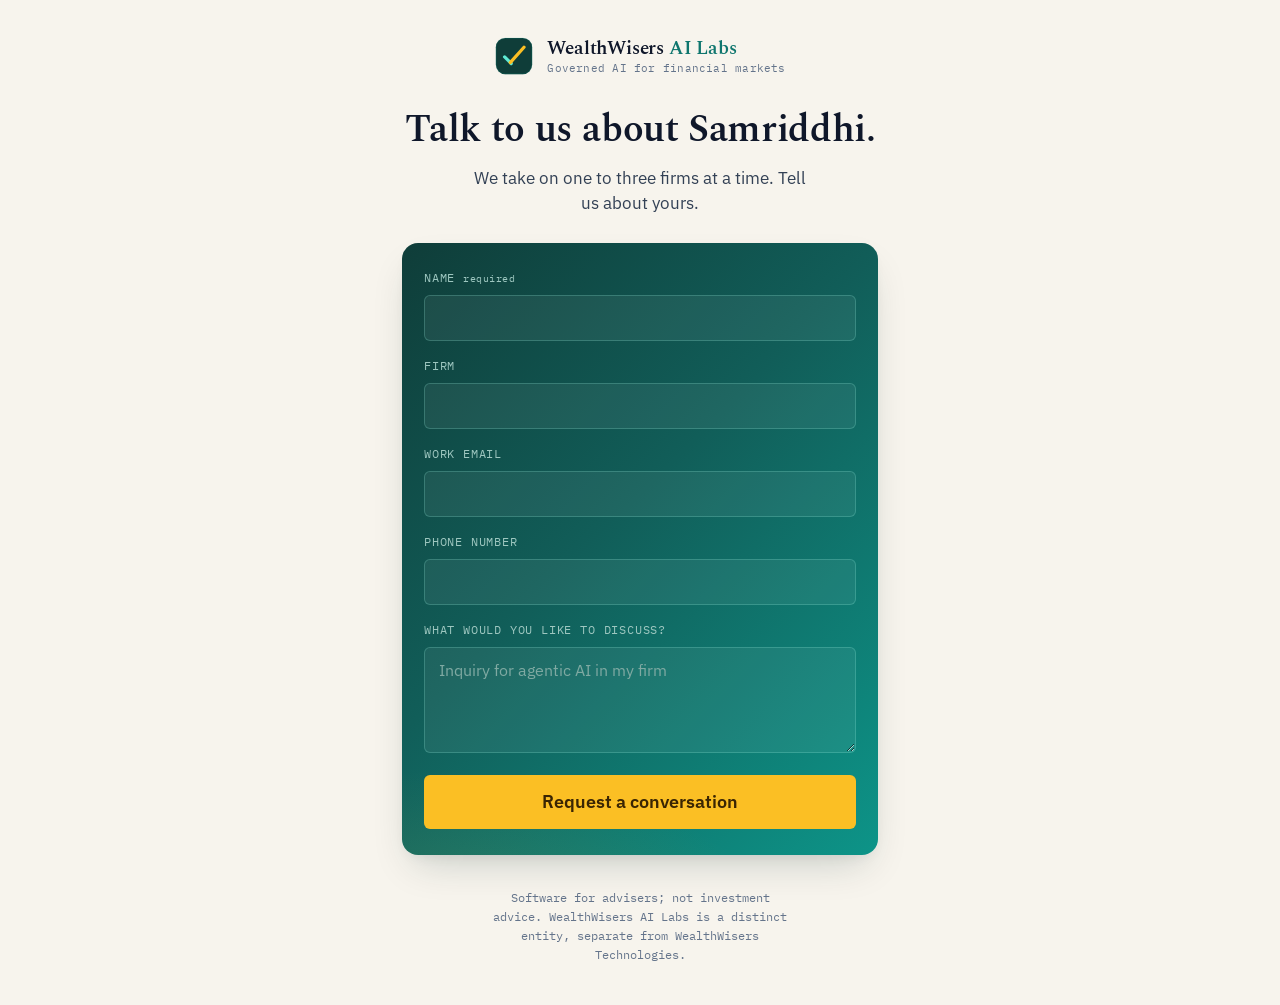
==== contact/index.html @ dd29c545 "Backend: Google Sheets form on all pages, new /contact QR page Replace Netlify Forms with a Google A" ====
<!DOCTYPE html>
<html lang="en">
<head>
<meta charset="utf-8">
<meta name="viewport" content="width=device-width, initial-scale=1">
<title>Talk to us about Samriddhi: WealthWisers AI Labs</title>
<meta name="description" content="Tell us about your firm. WealthWisers AI Labs takes on one to three firms at a time.">
<meta name="robots" content="noindex">
<link rel="icon" href="../assets/logo-mark.svg" type="image/svg+xml">
<meta name="theme-color" content="#0f3d39">
<link rel="canonical" href="https://ai-labs.wealthwisers.in/contact/">
<link rel="stylesheet" href="../site.css">
<script src="../contact.js" defer></script>
<style>
  /* Focused QR-destination contact page. Cream, mobile-first, non-navigable:
     the only way out is the logo, which links home. Reuses the site's form
     styling (the on-dark .cta-form) inside a teal card. */
  body{background:#F7F4ED;}
  .c-wrap{max-width:520px;margin:0 auto;min-height:100vh;display:flex;flex-direction:column;padding:36px 22px 40px;}
  .c-head{display:flex;justify-content:center;margin-bottom:34px;}
  .c-head .logo .name{font-size:19px;}
  .c-intro{text-align:center;margin-bottom:26px;}
  .c-intro h1{font-family:var(--font-display);font-weight:600;font-size:clamp(28px,7.4vw,38px);line-height:1.1;letter-spacing:-0.01em;color:var(--ink);margin:0;text-wrap:balance;}
  .c-intro .sub{font-size:17px;line-height:1.5;color:var(--slate-700);margin:14px auto 0;max-width:34ch;}
  .contact-card{background:var(--gradient-trust);border-radius:var(--radius-xl);padding:26px 22px;position:relative;overflow:hidden;box-shadow:var(--shadow-lg);}
  .contact-card::before{content:"";position:absolute;inset:0;background:radial-gradient(620px 380px at 12% 120%,rgba(251,191,36,0.16),transparent 55%);pointer-events:none;}
  .contact-card .cta-form{position:relative;background:transparent;border:none;padding:0;}
  .contact-card .cta-form .cta-form-submit{align-self:stretch;justify-content:center;margin-top:6px;}
  .c-foot{margin-top:auto;padding-top:34px;text-align:center;}
  .c-foot p{font-family:var(--font-mono);font-size:11.5px;line-height:1.65;color:var(--slate-500);margin:0;max-width:44ch;margin-inline:auto;}
</style>
</head>
<body>
<div class="c-wrap">
  <header class="c-head">
    <a class="logo" href="https://ai-labs.wealthwisers.in/" aria-label="WealthWisers AI Labs home">
      <img src="../assets/logo-mark.svg" alt="">
      <span class="wm">
        <span class="name">WealthWisers <span class="ai">AI Labs</span></span>
        <span class="tag">Governed AI for financial markets</span>
      </span>
    </a>
  </header>

  <div class="c-intro">
    <h1>Talk to us about Samriddhi.</h1>
    <p class="sub">We take on one to three firms at a time. Tell us about yours.</p>
  </div>

  <div class="contact-card">
    <form class="cta-form" id="contact-form" name="contact">
      <input type="hidden" name="page" value="Contact / QR page">
      <p class="hp" aria-hidden="true"><label>Leave this field empty: <input name="bot-field" tabindex="-1" autocomplete="off"></label></p>
      <div class="f-row">
        <label for="cf-name">Name <span class="req">required</span></label>
        <input id="cf-name" name="name" type="text" autocomplete="name" required aria-describedby="cf-name-err">
        <span class="cf-err" id="cf-name-err" hidden>Please add your name so we can reply.</span>
      </div>
      <div class="f-row">
        <label for="cf-firm">Firm</label>
        <input id="cf-firm" name="firm" type="text" autocomplete="organization">
      </div>
      <div class="f-row">
        <label for="cf-email">Work email</label>
        <input id="cf-email" name="email" type="email" autocomplete="email">
      </div>
      <div class="f-row">
        <label for="cf-phone">Phone number</label>
        <input id="cf-phone" name="phone" type="tel" autocomplete="tel">
      </div>
      <div class="f-row">
        <label for="cf-message">What would you like to discuss?</label>
        <textarea id="cf-message" name="message" rows="4" placeholder="Inquiry for agentic AI in my firm"></textarea>
      </div>
      <button class="btn btn-ondark btn-lg cta-form-submit" type="submit">Request a conversation</button>
    </form>
  </div>

  <footer class="c-foot">
    <p>Software for advisers; not investment advice. WealthWisers AI Labs is a distinct entity, separate from WealthWisers Technologies.</p>
  </footer>
</div>
</body>
</html>
---- site.css ----
/* ============================================================
   WealthWisers AI Labs, Homepage
   Legibility-first build. Body never below 17px; primary
   paragraphs larger. Hierarchy from real size+weight contrast.
   ============================================================ */
@import url('colors_and_type.css');

*{box-sizing:border-box;}
html{scroll-behavior:smooth;-webkit-text-size-adjust:100%;}
body{
  margin:0;background:var(--surface);color:var(--ink);
  font-family:var(--font-sans);
  font-size:18px;line-height:1.65;
  -webkit-font-smoothing:antialiased;text-rendering:optimizeLegibility;
}
a{color:inherit;text-decoration:none;}
img{display:block;max-width:100%;}
::selection{background:var(--teal-200);color:var(--teal-950);}

/* ---------- layout ---------- */
.wrap{max-width:1240px;margin:0 auto;padding:0 40px;}
.section{padding:120px 0;}
.section-tight{padding:88px 0;}
@media (max-width:880px){
  .wrap{padding:0 24px;}
  .section{padding:80px 0;}
  .section-tight{padding:60px 0;}
}

/* ---------- type primitives ---------- */
.eyebrow{
  font-family:var(--font-mono);font-weight:500;font-size:14px;
  letter-spacing:0.14em;text-transform:uppercase;color:var(--amber-600);
  display:inline-flex;align-items:flex-start;gap:12px;
}
.eyebrow .rule{width:28px;height:2px;background:var(--amber-500);display:inline-block;flex:none;margin-top:9px;}
.eyebrow.on-dark{color:var(--amber-400);}
.eyebrow.on-dark .rule{background:var(--amber-400);}

h1,h2,h3{margin:0;}
.h-hero{
  font-family:var(--font-display);font-weight:600;
  font-size:clamp(42px,4.8vw,62px);line-height:1.06;letter-spacing:-0.022em;
  color:var(--ink);text-wrap:balance;
}
.h-hero .em{font-style:italic;font-weight:500;color:var(--teal-700);}
.h-sec{
  font-family:var(--font-display);font-weight:600;
  font-size:clamp(34px,4.2vw,54px);line-height:1.08;letter-spacing:-0.02em;
  color:var(--ink);text-wrap:balance;
}
.h-sec.on-dark{color:#f4fbf9;}
.h-sub{
  font-family:var(--font-display);font-weight:600;
  font-size:clamp(24px,2.6vw,32px);line-height:1.18;letter-spacing:-0.01em;color:var(--ink);
}
.lede{font-size:clamp(20px,2vw,23px);line-height:1.6;color:var(--slate-700);font-weight:400;}
.lede.on-dark{color:#cfe7e2;}
.body-lg{font-size:19px;line-height:1.7;color:var(--slate-700);}
.body{font-size:18px;line-height:1.7;color:var(--slate-700);}
.body.on-dark{color:#bcd8d2;}
.measure{max-width:64ch;}
.measure-sm{max-width:54ch;}
strong,b{font-weight:600;color:var(--ink);}
.on-dark strong,.on-dark b{color:#fff;}

/* ---------- buttons ---------- */
.btn{
  display:inline-flex;align-items:center;gap:10px;font-family:var(--font-sans);
  font-weight:600;font-size:17px;padding:15px 26px;border-radius:var(--radius-md);
  border:1.5px solid transparent;cursor:pointer;line-height:1;white-space:nowrap;
  transition:background var(--dur) var(--ease-out),border-color var(--dur) var(--ease-out),
             box-shadow var(--dur) var(--ease-out),transform var(--dur-fast) var(--ease-out);
}
.btn svg{width:18px;height:18px;flex:none;}
.btn-primary{background:var(--teal-600);color:#fff;}
.btn-primary:hover{background:var(--teal-700);box-shadow:var(--shadow-md);transform:translateY(-1px);}
.btn-secondary{background:transparent;color:var(--teal-800);border-color:var(--slate-300);}
.btn-secondary:hover{border-color:var(--teal-600);color:var(--teal-900);}
.btn-ondark{background:var(--amber-400);color:#3a2503;}
.btn-ondark:hover{background:var(--amber-200);box-shadow:var(--shadow-md);transform:translateY(-1px);}
.btn-ondark-ghost{background:transparent;color:#f0fdfa;border-color:rgba(240,253,250,0.32);}
.btn-ondark-ghost:hover{border-color:rgba(240,253,250,0.7);}
.btn-lg{font-size:18px;padding:17px 30px;}

/* ---------- logo lockup ---------- */
.logo{display:flex;align-items:center;gap:13px;}
.logo img{width:40px;height:40px;flex:none;}
.logo .wm{display:flex;flex-direction:column;line-height:1;gap:5px;}
.logo .name{font-family:var(--font-display);font-weight:600;font-size:21px;letter-spacing:-0.01em;color:var(--ink);white-space:nowrap;}
.logo .name .ai{color:var(--teal-700);}
.logo .tag{font-family:var(--font-mono);font-size:11px;letter-spacing:0.02em;color:var(--slate-500);white-space:nowrap;}
.logo.on-dark .name{color:#f0fdfa;}
.logo.on-dark .name .ai{color:var(--amber-400);}
.logo.on-dark .tag{color:#9ec7c0;}

/* ---------- header ---------- */
.site-header{
  position:sticky;top:0;z-index:50;background:rgba(248,250,252,0.86);
  backdrop-filter:saturate(150%) blur(12px);border-bottom:1px solid transparent;
  transition:border-color var(--dur),box-shadow var(--dur);
}
.site-header.scrolled{border-bottom-color:var(--slate-200);box-shadow:0 1px 0 rgba(15,23,42,0.02);}
.nav{display:flex;align-items:center;justify-content:space-between;gap:28px;height:84px;}
.nav-links{display:flex;align-items:center;gap:24px;flex-wrap:nowrap;}
.nav-links a{font-size:15.5px;font-weight:500;color:var(--slate-700);transition:color var(--dur);white-space:nowrap;}
.nav-links a:hover{color:var(--teal-800);}
.nav-cta{display:flex;align-items:center;gap:14px;flex:none;}
.nav-cta .btn{font-size:15.5px;padding:12px 18px;}
.nav .logo{flex:none;}
.nav .logo .name{font-size:20px;}
.menu-btn{display:none;background:none;border:none;cursor:pointer;padding:8px;color:var(--ink);}
.menu-btn svg{width:26px;height:26px;}
@media (max-width:1320px){
  .nav-cta .btn-secondary{display:none;}
}
@media (max-width:980px){
  .nav-links,.nav-cta .btn{display:none;}
  .menu-btn{display:block;}
}
@media (max-width:560px){
  .agent{grid-template-columns:auto 1fr;gap:15px;padding:18px 18px;}
  .agent .stat{display:none;}
  .roster-head{padding-bottom:2px;}
}
.mobile-menu{display:none;flex-direction:column;gap:4px;padding:12px 24px 28px;border-bottom:1px solid var(--slate-200);background:var(--surface);}
.mobile-menu.open{display:flex;}
.mobile-menu a{padding:14px 4px;font-size:18px;font-weight:500;color:var(--slate-800);border-bottom:1px solid var(--slate-100);}
.mobile-menu .btn{margin-top:16px;justify-content:center;}

/* ---------- hero ---------- */
.hero{padding:84px 0 96px;position:relative;overflow:hidden;}
.hero-grid{display:grid;grid-template-columns:1.12fr 0.88fr;gap:64px;align-items:center;}
.hero-copy .eyebrow{margin-bottom:26px;}
.hero-copy .h-hero{margin-bottom:0;}
.hero-copy .lede{margin-top:28px;max-width:40ch;}
.hero-actions{display:flex;flex-wrap:wrap;gap:16px;margin-top:40px;}
.hero-note{margin-top:26px;font-family:var(--font-mono);font-size:13.5px;letter-spacing:0.04em;color:var(--slate-500);display:flex;align-items:center;gap:9px;}
.hero-note .dot{width:8px;height:8px;border-radius:50%;background:var(--teal-500);box-shadow:0 0 0 4px rgba(20,184,166,0.18);flex:none;}

/* hero roster, "digital employees" */
.roster{display:flex;flex-direction:column;gap:16px;}
.roster-head{display:flex;align-items:center;justify-content:space-between;padding:0 4px 4px;gap:16px;}
.roster-head .rt{font-family:var(--font-mono);font-size:12.5px;letter-spacing:0.1em;text-transform:uppercase;color:var(--slate-500);white-space:nowrap;}
.roster-head .rc{font-family:var(--font-mono);font-size:12.5px;letter-spacing:0.06em;color:var(--teal-700);white-space:nowrap;display:flex;align-items:center;gap:7px;}
.roster-head .rc::before{content:"";width:7px;height:7px;border-radius:50%;background:var(--teal-500);box-shadow:0 0 0 3px rgba(20,184,166,0.18);}
.agent{
  display:grid;grid-template-columns:auto 1fr auto;align-items:center;gap:18px;
  background:var(--surface-raised);border:1px solid var(--slate-200);border-radius:var(--radius-lg);
  padding:20px 22px;box-shadow:var(--shadow-sm);
}
.agent .glyph{
  width:46px;height:46px;border-radius:11px;flex:none;display:grid;place-items:center;
  background:var(--teal-50);border:1px solid var(--teal-100);
  font-family:var(--font-mono);font-weight:600;font-size:17px;color:var(--teal-800);
}
.agent .meta .role{font-family:var(--font-display);font-weight:600;font-size:19px;color:var(--ink);line-height:1.2;}
.agent .meta .job{font-size:14.5px;color:var(--slate-600);line-height:1.45;margin-top:3px;}
.agent .stat{display:flex;align-items:center;gap:7px;font-family:var(--font-mono);font-size:11.5px;letter-spacing:0.06em;color:var(--teal-700);white-space:nowrap;}
.agent .stat .d{width:7px;height:7px;border-radius:50%;background:var(--teal-500);flex:none;}
.agent.human{background:#fffdf6;border-color:var(--amber-200);}
.agent.human .glyph{background:var(--amber-50);border-color:var(--amber-200);color:var(--amber-700);}
.agent.human .stat{color:var(--amber-700);}
.agent.human .stat .d{background:var(--amber-500);}

@media (max-width:980px){
  .hero-grid{grid-template-columns:1fr;gap:48px;}
  .hero-copy .lede{max-width:60ch;}
}

/* ---------- both-sides band ---------- */
.band{background:var(--surface-sunken);border-block:1px solid var(--slate-200);}
.band-grid{display:grid;grid-template-columns:1fr 1fr;gap:0;}
.band-cell{padding:48px 56px;}
.band-cell:first-child{border-right:1px solid var(--slate-200);}
.band-cell .k{font-family:var(--font-mono);font-size:13px;letter-spacing:0.1em;text-transform:uppercase;color:var(--teal-700);}
.band-cell .t{font-family:var(--font-display);font-weight:600;font-size:24px;color:var(--ink);margin-top:12px;line-height:1.2;}
.band-cell .d{font-size:17px;line-height:1.6;color:var(--slate-700);margin-top:12px;max-width:46ch;}
@media (max-width:780px){
  .band-grid{grid-template-columns:1fr;}
  .band-cell{padding:36px 24px;}
  .band-cell:first-child{border-right:none;border-bottom:1px solid var(--slate-200);}
}

/* ---------- section header ---------- */
.sec-head{max-width:62ch;}
.sec-head .eyebrow{margin-bottom:22px;}
.sec-head .lede{margin-top:24px;}
.sec-head.center{margin-inline:auto;text-align:center;}
.sec-head.center .eyebrow{justify-content:center;}

/* ---------- two-column: digital vs human ---------- */
.split{display:grid;grid-template-columns:1fr 1fr;gap:28px;margin-top:64px;}
.split-card{
  background:var(--surface-raised);border:1px solid var(--slate-200);border-radius:var(--radius-xl);
  padding:44px 42px;
}
.split-card.agents{background:linear-gradient(180deg,#f3faf8,#ffffff 60%);border-color:var(--teal-100);}
.split-card .ch{display:flex;align-items:center;gap:13px;margin-bottom:8px;}
.split-card .ch .badge{font-family:var(--font-mono);font-size:12px;letter-spacing:0.08em;text-transform:uppercase;padding:6px 11px;border-radius:var(--radius-pill);}
.agents .ch .badge{background:var(--teal-600);color:#fff;}
.humans .ch .badge{background:var(--amber-500);color:#3a2503;}
.split-card h3{font-family:var(--font-display);font-weight:600;font-size:27px;color:var(--ink);line-height:1.15;margin:6px 0 22px;}
.split-list{list-style:none;margin:0;padding:0;display:flex;flex-direction:column;gap:18px;}
.split-list li{display:flex;gap:14px;font-size:18px;line-height:1.55;color:var(--slate-700);}
.split-list li .mk{flex:none;width:24px;height:24px;border-radius:50%;display:grid;place-items:center;margin-top:1px;}
.agents .mk{background:var(--teal-50);color:var(--teal-700);}
.humans .mk{background:var(--amber-50);color:var(--amber-700);}
.split-list li .mk svg{width:14px;height:14px;}
.split-list li b{color:var(--ink);}
@media (max-width:820px){.split{grid-template-columns:1fr;gap:20px;}}

/* ---------- efficiency / eCAS ---------- */
.flow{display:grid;grid-template-columns:repeat(3,1fr);gap:0;margin-top:56px;border:1px solid var(--slate-200);border-radius:var(--radius-xl);overflow:hidden;background:var(--surface-raised);}
.flow-step{padding:38px 36px;position:relative;}
.flow-step:not(:last-child){border-right:1px solid var(--slate-200);}
.flow-step .n{font-family:var(--font-mono);font-size:13px;letter-spacing:0.08em;color:var(--teal-700);}
.flow-step h4{font-family:var(--font-display);font-weight:600;font-size:22px;color:var(--ink);margin:14px 0 10px;line-height:1.2;}
.flow-step p{font-size:16.5px;line-height:1.6;color:var(--slate-700);margin:0;}
@media (max-width:820px){.flow{grid-template-columns:1fr;}.flow-step:not(:last-child){border-right:none;border-bottom:1px solid var(--slate-200);}}

.proof{margin-top:64px;}
.proof-cap{display:flex;align-items:flex-end;justify-content:space-between;gap:24px;margin-bottom:18px;flex-wrap:wrap;}
.proof-cap .pt{font-family:var(--font-display);font-weight:600;font-size:24px;color:var(--ink);}
.proof-cap .pb{font-family:var(--font-mono);font-size:13px;letter-spacing:0.06em;text-transform:uppercase;color:var(--amber-600);}
.shot{background:var(--surface-raised);border:1px solid var(--slate-200);border-radius:var(--radius-xl);overflow:hidden;box-shadow:var(--shadow-lg);}
.shot .bar{display:flex;align-items:center;gap:14px;padding:16px 22px;border-bottom:1px solid var(--slate-100);background:linear-gradient(180deg,#ffffff,#f8fafc);}
.shot .dots{display:flex;gap:8px;}
.shot .dots i{width:11px;height:11px;border-radius:50%;background:var(--slate-300);display:block;}
.shot .crumb{font-family:var(--font-mono);font-size:14px;color:var(--slate-500);white-space:nowrap;overflow:hidden;text-overflow:ellipsis;min-width:0;flex:1;}
.shot .crumb b{color:var(--slate-700);font-weight:500;}
.shot img{width:100%;height:auto;background:#F7F4ED;}

/* ---------- security (dark) ---------- */
.dark{background:var(--surface-dark);color:#e6f4f1;position:relative;overflow:hidden;}
.dark::before{content:"";position:absolute;inset:0;background:radial-gradient(1000px 500px at 80% -10%,rgba(13,148,136,0.30),transparent 60%);pointer-events:none;}
.dark .wrap{position:relative;}
.locks{display:grid;grid-template-columns:1fr 1fr;gap:28px;margin-top:60px;}
.lock{background:rgba(255,255,255,0.04);border:1px solid rgba(153,246,228,0.16);border-radius:var(--radius-xl);padding:40px 38px;}
.lock .lk{display:flex;align-items:center;gap:14px;margin-bottom:18px;}
.lock .lk .ico{width:48px;height:48px;border-radius:12px;background:rgba(20,184,166,0.16);border:1px solid rgba(45,212,191,0.28);display:grid;place-items:center;color:var(--teal-200);flex:none;}
.lock .lk .ico svg{width:24px;height:24px;}
.lock .lk .lt{font-family:var(--font-mono);font-size:13px;letter-spacing:0.1em;text-transform:uppercase;color:var(--amber-400);}
.lock h3{font-family:var(--font-display);font-weight:600;font-size:28px;color:#fff;line-height:1.15;margin:0 0 16px;}
.lock p{font-size:18px;line-height:1.66;color:#bcd8d2;margin:0;}
.lock p b{color:#fff;}
.together{margin-top:34px;display:flex;gap:16px;align-items:flex-start;background:rgba(251,191,36,0.08);border:1px solid rgba(251,191,36,0.22);border-radius:var(--radius-lg);padding:24px 28px;}
.together .ico{color:var(--amber-400);flex:none;margin-top:2px;}
.together p{font-size:19px;line-height:1.6;color:#f0e9d4;margin:0;}
.together p b{color:#fff;}
@media (max-width:820px){.locks{grid-template-columns:1fr;gap:20px;}}

/* ---------- reassurance (light closing clause) ---------- */
.reassure-grid{display:grid;grid-template-columns:1fr 1fr;gap:28px;margin-top:48px;}
.reassure-card{border:1px solid var(--slate-200);border-radius:var(--radius-lg);padding:34px 34px;background:var(--surface-raised);}
.reassure-card .rk{display:inline-flex;align-items:center;gap:9px;font-family:var(--font-mono);font-size:13px;letter-spacing:0.08em;text-transform:uppercase;color:var(--teal-700);white-space:nowrap;}
.reassure-card h4{font-family:var(--font-display);font-weight:600;font-size:23px;color:var(--ink);margin:14px 0 10px;line-height:1.2;}
.reassure-card p{font-size:17px;line-height:1.65;color:var(--slate-700);margin:0;}
.reassure-card a{color:var(--teal-700);font-weight:500;border-bottom:1px solid var(--teal-200);}
.reassure-card a:hover{color:var(--teal-900);border-color:var(--teal-600);}
@media (max-width:820px){.reassure-grid{grid-template-columns:1fr;gap:18px;}}

/* ---------- open source / partners ---------- */
.os{background:var(--surface-sunken);border-block:1px solid var(--slate-200);}
.os-grid{display:grid;grid-template-columns:1fr auto;gap:56px;align-items:center;}
.os-logos{display:flex;align-items:center;gap:28px;}
.os-logos .chip{background:#fff;border:1px solid var(--slate-200);border-radius:var(--radius-lg);padding:24px 30px;display:grid;place-items:center;box-shadow:var(--shadow-xs);}
.os-logos .chip.imt img{height:64px;width:auto;}
.os-logos .chip.cfm img{height:46px;width:auto;}
@media (max-width:880px){.os-grid{grid-template-columns:1fr;gap:36px;}.os-logos{flex-wrap:wrap;gap:18px;}.os-logos .chip.imt img{height:52px;}.os-logos .chip.cfm img{height:38px;}}

/* ---------- closing CTA ---------- */
.cta{background:var(--gradient-trust);color:#fff;position:relative;overflow:hidden;}
.cta::before{content:"";position:absolute;inset:0;background:radial-gradient(800px 460px at 15% 120%,rgba(251,191,36,0.18),transparent 55%);pointer-events:none;}
.cta .wrap{position:relative;}
.cta-grid{display:grid;grid-template-columns:1.1fr 0.9fr;gap:64px;align-items:center;}
.cta .eyebrow{margin-bottom:22px;}
.cta h2{font-family:var(--font-display);font-weight:600;font-size:clamp(32px,3.6vw,46px);line-height:1.12;letter-spacing:-0.02em;color:#fff;text-wrap:balance;}
.cta p{font-size:19px;line-height:1.7;color:#cfe7e2;margin-top:22px;max-width:48ch;}
.cta-actions{display:flex;flex-wrap:wrap;gap:16px;margin-top:34px;}
.cta-contact{background:rgba(255,255,255,0.06);border:1px solid rgba(153,246,228,0.18);border-radius:var(--radius-xl);padding:8px 0;}
.cta-contact .row{display:flex;align-items:center;gap:16px;padding:18px 28px;border-bottom:1px solid rgba(153,246,228,0.12);}
.cta-contact .row:last-child{border-bottom:none;}
.cta-contact .row .ic{color:var(--teal-200);flex:none;}
.cta-contact .row .ic svg{width:20px;height:20px;display:block;}
.cta-contact .row .tx{display:flex;flex-direction:column;gap:3px;}
.cta-contact .row .lab{font-family:var(--font-mono);font-size:11.5px;letter-spacing:0.08em;text-transform:uppercase;color:#8fbdb5;}
.cta-contact .row .val{font-size:17px;color:#f0fdfa;font-weight:500;}
@media (max-width:880px){.cta-grid{grid-template-columns:1fr;gap:40px;}.cta-grid>*{min-width:0;}.cta-actions .btn{white-space:normal;text-align:center;}}

/* contact form (Netlify Forms), on the dark CTA */
.cta-form{display:flex;flex-direction:column;gap:16px;background:rgba(255,255,255,0.05);border:1px solid rgba(153,246,228,0.18);border-radius:var(--radius-xl);padding:28px;}
.cta-form .hp{position:absolute;left:-9999px;width:1px;height:1px;overflow:hidden;}
.cta-form .f-row{display:flex;flex-direction:column;gap:7px;}
.cta-form label{font-family:var(--font-mono);font-size:11.5px;letter-spacing:0.07em;text-transform:uppercase;color:#9ec7c0;}
.cta-form input,.cta-form textarea{width:100%;font-family:var(--font-sans);font-size:16px;color:#f0fdfa;background:rgba(255,255,255,0.06);border:1px solid rgba(153,246,228,0.22);border-radius:var(--radius-md);padding:12px 14px;transition:border-color var(--dur),box-shadow var(--dur);}
.cta-form input::placeholder,.cta-form textarea::placeholder{color:#7fa9a2;}
.cta-form input:focus,.cta-form textarea:focus{outline:none;border-color:var(--teal-400);box-shadow:0 0 0 3px rgba(45,212,191,0.28);}
.cta-form textarea{resize:vertical;min-height:104px;}
.cta-form .cta-form-submit{align-self:flex-start;margin-top:4px;cursor:pointer;-webkit-appearance:none;appearance:none;font-family:var(--font-sans);}
.cta-form .f-note{font-family:var(--font-mono);font-size:11.5px;line-height:1.55;color:#7fa9a2;}
.cta-form label .req{font-family:var(--font-mono);font-size:10px;letter-spacing:0.05em;color:#9ec7c0;font-weight:400;text-transform:none;}
.cta-form .cf-err{margin-top:7px;font-family:var(--font-mono);font-size:11.5px;line-height:1.4;color:#fecaca;}
.cta-form .cf-err[hidden]{display:none;}
.cta-form input.is-invalid,.cta-form textarea.is-invalid{border-color:#fca5a5;box-shadow:0 0 0 3px rgba(248,113,113,0.18);}
.cta-form .form-success{margin:0;background:#F7F4ED;color:#1B2A3D;border-radius:var(--radius-lg);padding:28px 24px;text-align:center;font-family:var(--font-display);font-size:19px;line-height:1.5;}
.cta-form .form-error{margin:10px 0 0;font-family:var(--font-mono);font-size:12px;line-height:1.5;color:#fecaca;}

/* ---------- footer ---------- */
.footer{background:var(--surface-darker);color:#9ec7c0;padding:72px 0 56px;}
.footer-top{display:grid;grid-template-columns:1.4fr 1fr 1fr;gap:48px;padding-bottom:48px;border-bottom:1px solid rgba(153,246,228,0.12);}
.footer-col h5{font-family:var(--font-mono);font-size:12px;letter-spacing:0.1em;text-transform:uppercase;color:#6fa39b;margin:0 0 18px;font-weight:500;}
.footer-col p,.footer-col a{font-size:16px;line-height:1.7;color:#bcd8d2;}
.footer-col a{display:block;}
.footer-col a:hover{color:#fff;}
.footer-brand .logo .name{color:#f0fdfa;}
.footer-brand .logo .name .ai{color:var(--amber-400);}
.footer-brand .logo .tag{color:#8fbdb5;}
.footer-brand p{margin-top:20px;font-size:16px;line-height:1.7;color:#9ec7c0;max-width:42ch;}
.disclaimer{margin-top:36px;font-size:13.5px;line-height:1.7;color:#6c9a92;max-width:none;}
.disclaimer b{color:#9ec7c0;font-weight:600;}
.footer-legal{display:flex;justify-content:space-between;gap:20px;flex-wrap:wrap;margin-top:32px;font-family:var(--font-mono);font-size:12.5px;letter-spacing:0.04em;color:#5e8a82;}
@media (max-width:820px){.footer-top{grid-template-columns:1fr;gap:36px;}}

/* ---------- pricing ---------- */
.pricing-grid{display:grid;grid-template-columns:1fr 1fr;gap:28px;margin-top:56px;}
.tier{
  background:var(--surface-raised);border:1px solid var(--slate-200);border-radius:var(--radius-xl);
  padding:44px 42px;display:flex;flex-direction:column;
}
.tier.prem{background:linear-gradient(180deg,#f3faf8,#ffffff 62%);border-color:var(--teal-100);}
.tier .tier-head{display:flex;align-items:baseline;justify-content:space-between;gap:10px 16px;flex-wrap:wrap;}
.tier .tier-name{font-family:var(--font-display);font-weight:600;font-size:30px;color:var(--ink);line-height:1;letter-spacing:-0.01em;}
.tier.prem .tier-name{color:var(--teal-800);}
.tier .tier-tag{font-family:var(--font-mono);font-size:12px;letter-spacing:0.08em;text-transform:uppercase;color:var(--amber-600);white-space:nowrap;}
.tier .tier-price{display:flex;align-items:baseline;gap:10px;margin-top:24px;flex-wrap:wrap;}
.tier .tier-price .from{font-family:var(--font-mono);font-size:14px;letter-spacing:0.06em;text-transform:uppercase;color:var(--slate-500);white-space:nowrap;}
.tier .tier-price .amt{font-family:var(--font-display);font-weight:600;font-size:46px;color:var(--ink);line-height:1;letter-spacing:-0.02em;}
.tier.prem .tier-price .amt{color:var(--teal-800);}
.tier .tier-price .per{font-size:17px;color:var(--slate-600);font-weight:400;white-space:nowrap;}
.tier .tier-desc{font-size:17.5px;line-height:1.6;color:var(--slate-700);margin-top:22px;padding-top:22px;border-top:1px solid var(--slate-100);}
.tier .tier-desc b{color:var(--ink);font-weight:600;}
.tier .tier-feats{list-style:none;margin:22px 0 0;padding:0;display:flex;flex-direction:column;gap:14px;}
.tier .tier-feats li{display:flex;gap:13px;font-size:17px;line-height:1.5;color:var(--slate-700);}
.tier .tier-feats li .mk{flex:none;width:22px;height:22px;border-radius:50%;display:grid;place-items:center;margin-top:1px;background:var(--teal-50);color:var(--teal-700);}
.tier.prem .tier-feats li .mk{background:var(--teal-100);}
.tier .tier-feats li .mk svg{width:13px;height:13px;}
.pricing-note{margin-top:30px;display:flex;gap:13px;align-items:flex-start;font-size:16px;line-height:1.6;color:var(--slate-600);max-width:74ch;}
.pricing-note .ic{flex:none;color:var(--teal-600);margin-top:2px;}
.pricing-note .ic svg{width:19px;height:19px;display:block;}
@media (max-width:820px){.pricing-grid{grid-template-columns:1fr;gap:20px;}.tier{padding:34px 28px;}}

/* ---------- team strip ---------- */
.team-strip{display:grid;grid-template-columns:repeat(3,1fr);gap:20px;margin-top:48px;}
.person{
  display:flex;align-items:center;gap:18px;background:var(--surface-raised);
  border:1px solid var(--slate-200);border-radius:var(--radius-lg);padding:22px 24px;
  transition:border-color var(--dur),box-shadow var(--dur),transform var(--dur-fast) var(--ease-out);
}
.person:hover{border-color:var(--teal-200);box-shadow:var(--shadow-md);transform:translateY(-2px);}
.person .avatar{
  flex:none;width:62px;height:62px;border-radius:50%;display:grid;place-items:center;overflow:hidden;
  background:var(--teal-50);border:1px solid var(--teal-100);
  font-family:var(--font-display);font-weight:600;font-size:22px;color:var(--teal-800);letter-spacing:0.01em;
}
.person .avatar img{width:100%;height:100%;object-fit:cover;}
.person .pmeta{min-width:0;display:flex;flex-direction:column;align-items:flex-start;}
.person .pname{font-family:var(--font-display);font-weight:600;font-size:21px;color:var(--ink);line-height:1.15;}
.person .prole{font-size:15px;color:var(--slate-600);margin-top:3px;}
.person .plink{display:inline-flex;align-items:center;gap:6px;margin-top:10px;font-family:var(--font-mono);font-size:12.5px;letter-spacing:0.04em;color:var(--teal-700);}
.person .plink svg{width:14px;height:14px;}
.person:hover .plink{color:var(--teal-900);}
.person .plink .ln{border-bottom:1px solid var(--teal-200);}
@media (max-width:860px){.team-strip{grid-template-columns:1fr;gap:14px;}}

/* ---------- partner logos as links ---------- */
.os-logos .chip{transition:border-color var(--dur),box-shadow var(--dur),transform var(--dur-fast) var(--ease-out);}
a.chip:hover{border-color:var(--teal-400);box-shadow:var(--shadow-md);transform:translateY(-2px);}

/* ---------- reveal ---------- */
/* Reveal: only hides when JS is present (html.js); always visible otherwise,
   so static renders, print, and no-JS never show a blank page. */
@media (prefers-reduced-motion:no-preference){
  html.js .reveal{opacity:0;transform:translateY(18px);transition:opacity .7s var(--ease-out),transform .7s var(--ease-out);}
  html.js .reveal.in{opacity:1;transform:none;}
}
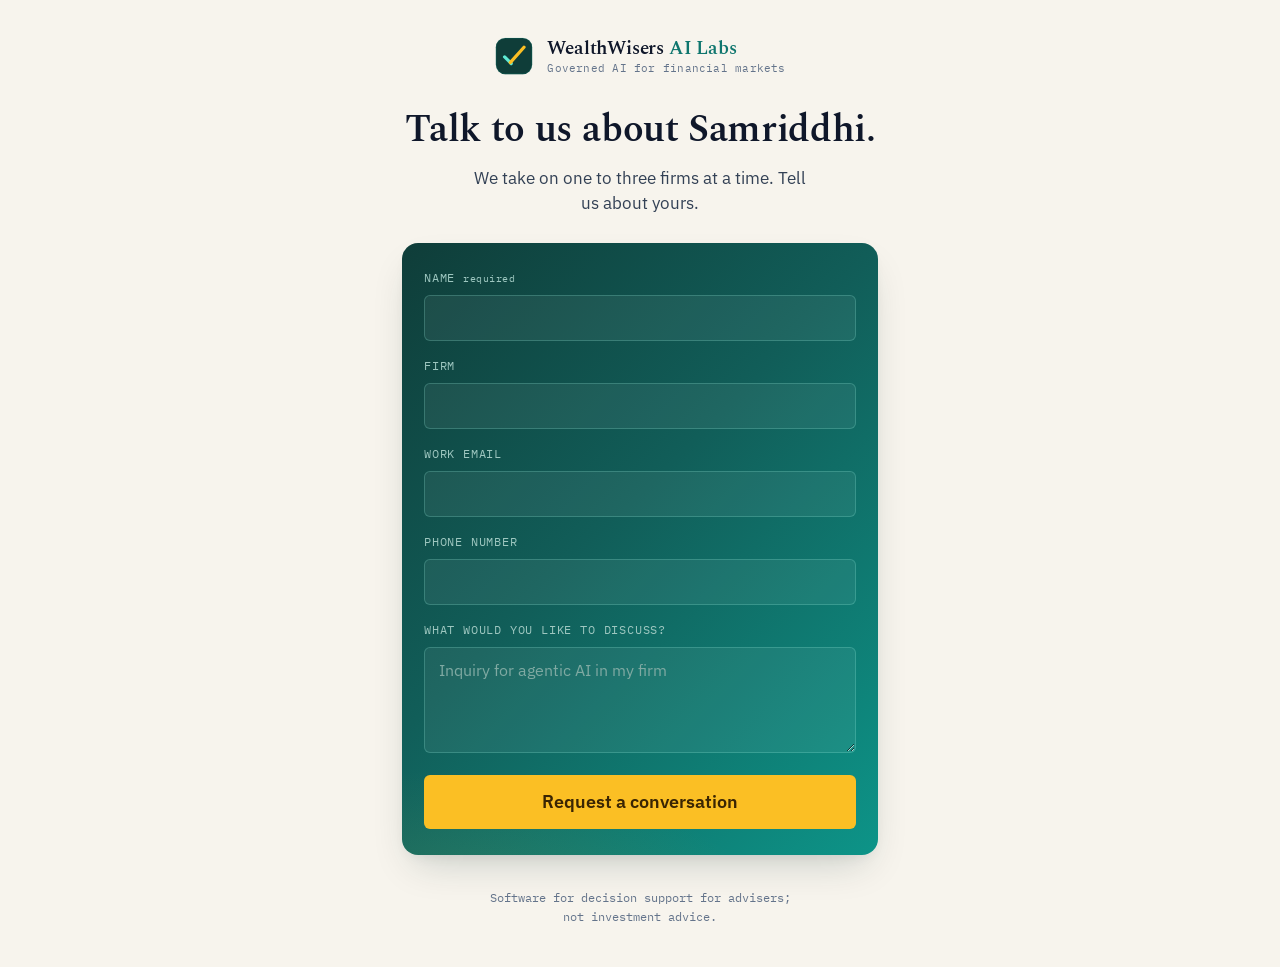
==== commit 8f27ec9a: "Update index.html Remove WealthWisers AI Labs entity nomenclature" ====
--- a/contact/index.html
+++ b/contact/index.html
@@ -77,7 +77,7 @@
   </div>
 
   <footer class="c-foot">
-    <p>Software for advisers; not investment advice. WealthWisers AI Labs is a distinct entity, separate from WealthWisers Technologies.</p>
+    <p>Software for decision support for advisers; not investment advice.</p>
   </footer>
 </div>
 </body>
